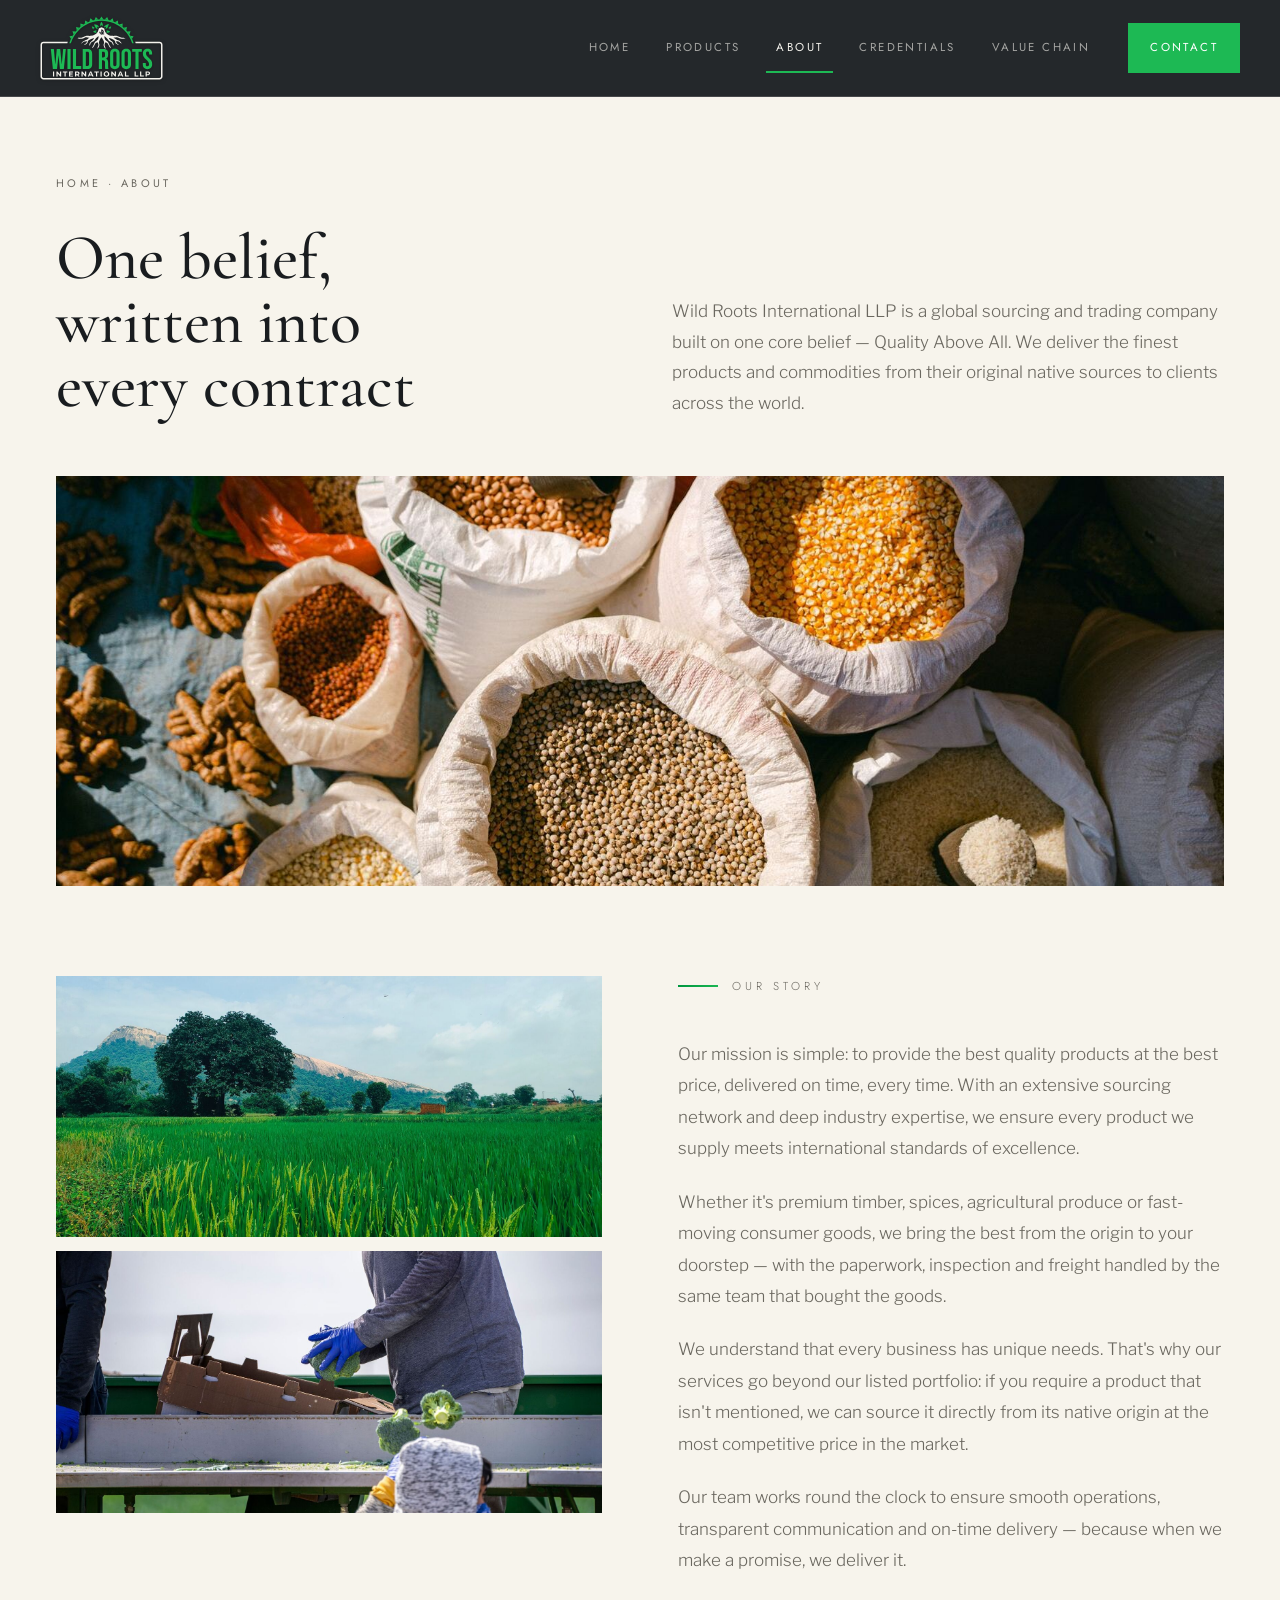
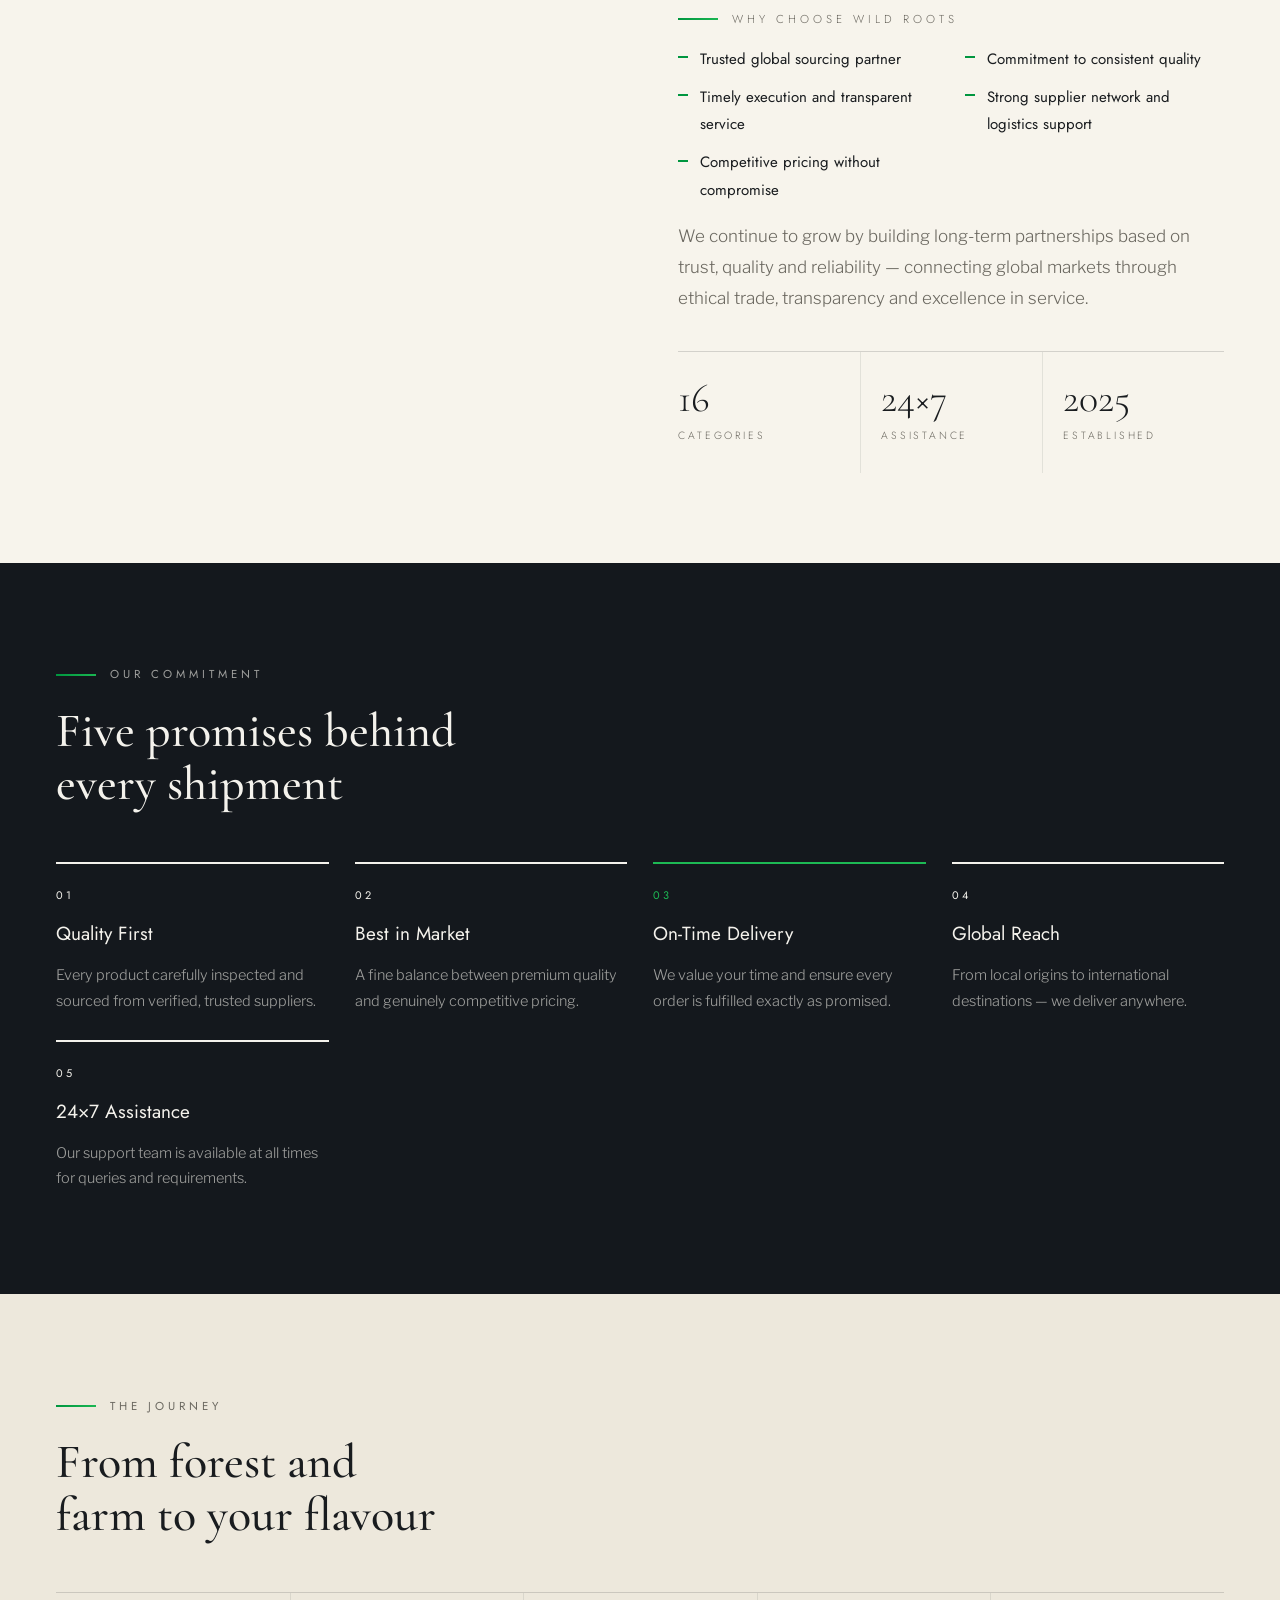
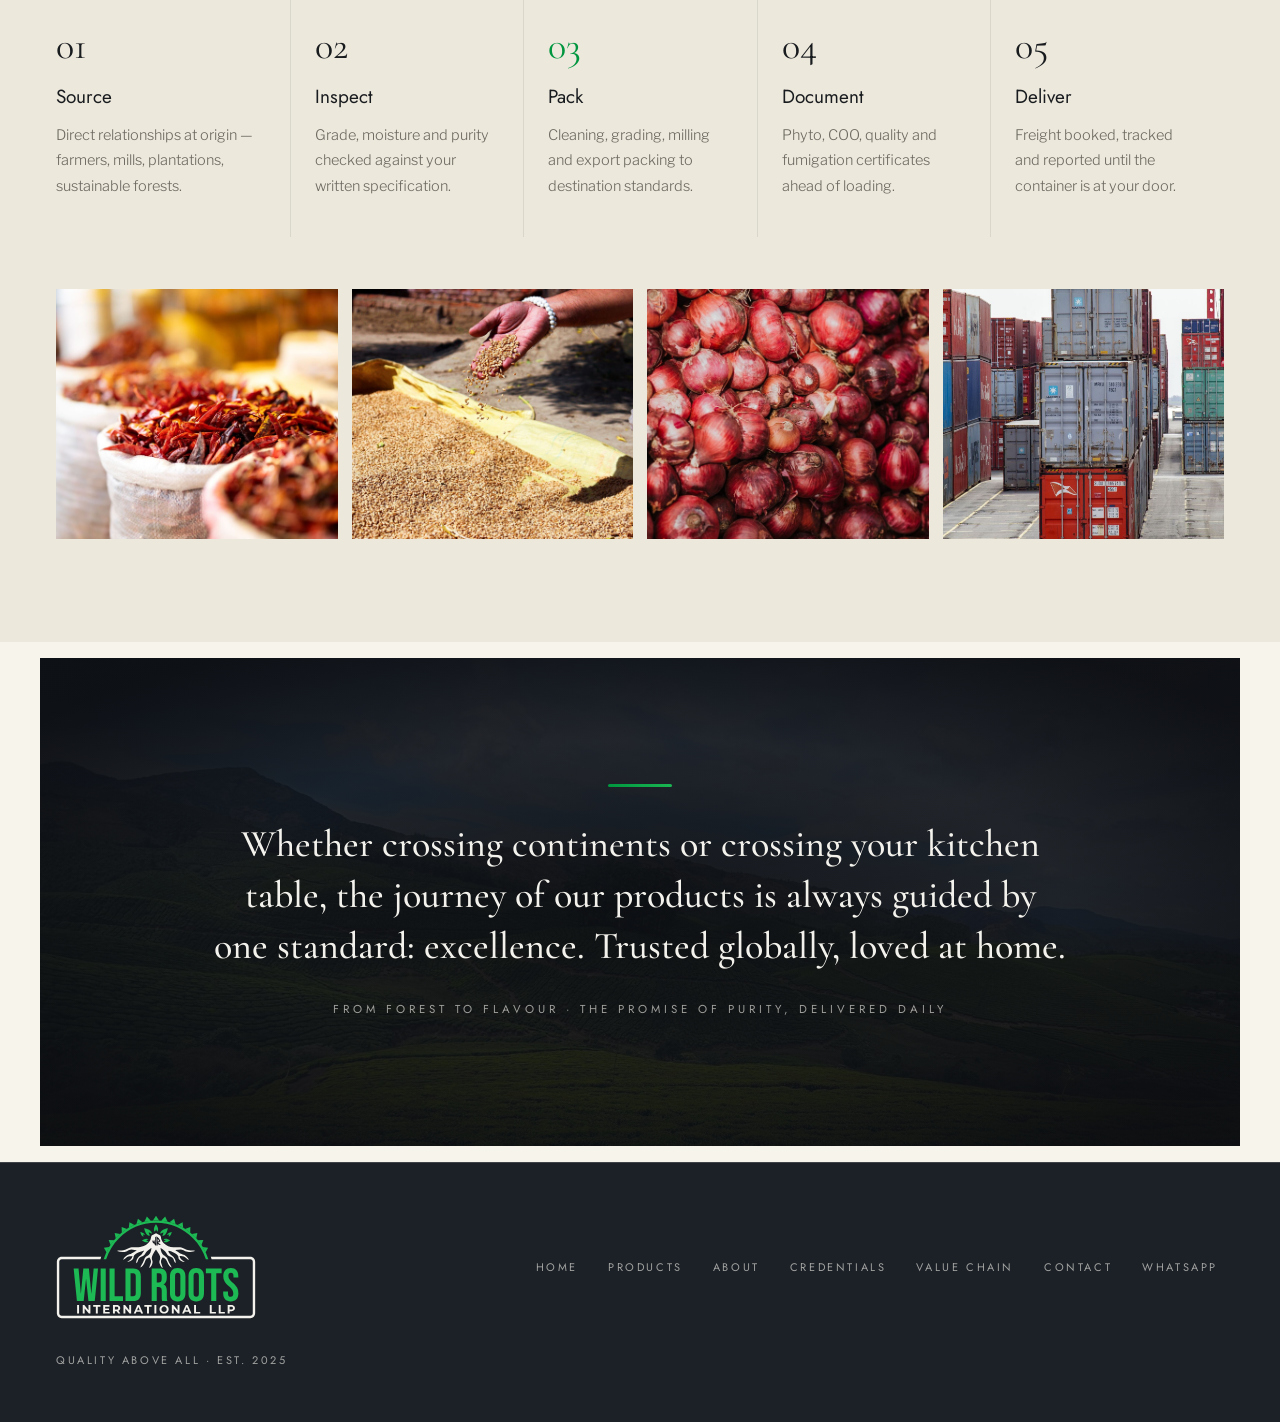
==== site/about.html @ ae6c3c96 "Initial commit: Wild Roots International site + cPanel deploy config Co-Authored-By: Claude Fable 5 " ====
<!DOCTYPE html>
<html lang="en">
<head>
<meta charset="utf-8">
<meta name="viewport" content="width=device-width, initial-scale=1">
<title>About — Wild Roots International LLP</title>
<meta name="description" content="Wild Roots International LLP is a global sourcing and trading company built on one core belief — Quality Above All. From origin to your doorstep, worldwide.">
<meta property="og:title" content="About — Wild Roots International LLP">
<meta property="og:description" content="A global sourcing and trading company built on one core belief — Quality Above All.">
<meta property="og:type" content="website">
<meta property="og:image" content="assets/img/market.jpg">
<link rel="icon" type="image/svg+xml" href="assets/favicon.svg">
<link rel="icon" type="image/png" href="assets/favicon.png">
<link rel="apple-touch-icon" href="assets/apple-touch-icon.png">
<link rel="preconnect" href="https://fonts.googleapis.com">
<link rel="preconnect" href="https://fonts.gstatic.com" crossorigin>
<link href="https://fonts.googleapis.com/css2?family=Cormorant+Garamond:wght@400;500;600&family=Jost:wght@300;400;500&family=Libre+Franklin:wght@300;400;500&display=swap" rel="stylesheet">
<link rel="stylesheet" href="css/styles.css">
</head>
<body class="page-inner">

<a href="#top" class="skip-link">Skip to content</a>

<header class="site-header" style="--nav-accent:#1db954">
  <div class="site-header__in">
    <a href="index.html" class="site-header__brand" aria-label="Wild Roots International LLP — home">
      <img class="site-header__logo" src="assets/logo/wr-lockup-dark.svg" alt="Wild Roots International LLP" width="124" height="64">
    </a>
    <button class="nav-toggle" type="button" aria-expanded="false" aria-label="Menu">
      <span></span><span></span><span></span>
    </button>
    <nav class="site-nav" aria-label="Main">
      <a href="index.html">Home</a>
      <a href="products.html">Products</a>
      <a href="about.html" aria-current="page">About</a>
      <a href="credentials.html">Credentials</a>
      <a href="index.html#chain">Value Chain</a>
      <a href="contact.html" class="nav-cta">Contact</a>
    </nav>
  </div>
</header>

<main id="top">

  <section class="masthead about-hero">
    <div class="wrap">
      <div class="breadcrumb">Home · About</div>
      <div class="masthead__grid">
        <h1>One belief, written into every contract</h1>
        <p class="masthead__lede">Wild Roots International LLP is a global sourcing and trading company built on one core belief — Quality Above All. We deliver the finest products and commodities from their original native sources to clients across the world.</p>
      </div>
      <div class="cover"><img src="assets/img/market.jpg" alt="Sacks of grains and pulses at a wholesale market" class="ken ken--30"></div>
    </div>
  </section>

  <section class="story">
    <div class="story__grid">
      <div class="story__photos">
        <div class="cover"><img src="assets/img/paddy.jpg" alt="Paddy fields at origin" class="ken ken--26" loading="lazy"></div>
        <div class="cover"><img src="assets/img/packing.jpg" alt="Produce being packed into cartons" class="ken" loading="lazy"></div>
      </div>
      <div class="story__text">
        <div class="eyebrow"><span class="tri-rule"></span><span>Our Story</span></div>
        <p>Our mission is simple: to provide the best quality products at the best price, delivered on time, every time. With an extensive sourcing network and deep industry expertise, we ensure every product we supply meets international standards of excellence.</p>
        <p>Whether it's premium timber, spices, agricultural produce or fast-moving consumer goods, we bring the best from the origin to your doorstep — with the paperwork, inspection and freight handled by the same team that bought the goods.</p>
        <p>We understand that every business has unique needs. That's why our services go beyond our listed portfolio: if you require a product that isn't mentioned, we can source it directly from its native origin at the most competitive price in the market.</p>
        <p>Our team works round the clock to ensure smooth operations, transparent communication and on-time delivery — because when we make a promise, we deliver it.</p>
        <div class="story__why">
          <div class="eyebrow"><span class="tri-rule"></span><span>Why choose Wild Roots</span></div>
          <ul class="story__why-list">
            <li>Trusted global sourcing partner</li>
            <li>Commitment to consistent quality</li>
            <li>Timely execution and transparent service</li>
            <li>Strong supplier network and logistics support</li>
            <li>Competitive pricing without compromise</li>
          </ul>
          <p>We continue to grow by building long-term partnerships based on trust, quality and reliability — connecting global markets through ethical trade, transparency and excellence in service.</p>
        </div>
        <div class="story__stats">
          <div class="story__stat">
            <div class="stats__num">16</div>
            <div class="stats__label">Categories</div>
          </div>
          <div class="story__stat">
            <div class="stats__num">24×7</div>
            <div class="stats__label">Assistance</div>
          </div>
          <div class="story__stat">
            <div class="stats__num">2025</div>
            <div class="stats__label">Established</div>
          </div>
        </div>
      </div>
    </div>
  </section>

  <section class="commit on-dark">
    <div class="wrap">
      <div class="eyebrow"><span class="tri-rule"></span><span>Our Commitment</span></div>
      <h2 class="sec-h2">Five promises behind every shipment</h2>
      <div class="commit__grid">
        <div class="commit__card commit__card--i">
          <span class="commit__num accent-i">01</span>
          <h3>Quality First</h3>
          <p>Every product carefully inspected and sourced from verified, trusted suppliers.</p>
        </div>
        <div class="commit__card commit__card--m">
          <span class="commit__num accent-m">02</span>
          <h3>Best in Market</h3>
          <p>A fine balance between premium quality and genuinely competitive pricing.</p>
        </div>
        <div class="commit__card commit__card--g">
          <span class="commit__num accent-g">03</span>
          <h3>On-Time Delivery</h3>
          <p>We value your time and ensure every order is fulfilled exactly as promised.</p>
        </div>
        <div class="commit__card commit__card--i">
          <span class="commit__num accent-i">04</span>
          <h3>Global Reach</h3>
          <p>From local origins to international destinations — we deliver anywhere.</p>
        </div>
        <div class="commit__card commit__card--m">
          <span class="commit__num accent-m">05</span>
          <h3>24×7 Assistance</h3>
          <p>Our support team is available at all times for queries and requirements.</p>
        </div>
      </div>
    </div>
  </section>

  <section class="journey">
    <div class="wrap">
      <div class="eyebrow"><span class="tri-rule"></span><span>The Journey</span></div>
      <h2 class="sec-h2">From forest and farm to your flavour</h2>
      <div class="journey__steps">
        <div class="journey__step">
          <div class="journey__num accent-i">01</div>
          <h3>Source</h3>
          <p>Direct relationships at origin — farmers, mills, plantations, sustainable forests.</p>
        </div>
        <div class="journey__step">
          <div class="journey__num accent-m">02</div>
          <h3>Inspect</h3>
          <p>Grade, moisture and purity checked against your written specification.</p>
        </div>
        <div class="journey__step">
          <div class="journey__num accent-g">03</div>
          <h3>Pack</h3>
          <p>Cleaning, grading, milling and export packing to destination standards.</p>
        </div>
        <div class="journey__step">
          <div class="journey__num accent-i">04</div>
          <h3>Document</h3>
          <p>Phyto, COO, quality and fumigation certificates ahead of loading.</p>
        </div>
        <div class="journey__step">
          <div class="journey__num accent-m">05</div>
          <h3>Deliver</h3>
          <p>Freight booked, tracked and reported until the container is at your door.</p>
        </div>
      </div>
      <div class="journey__photos">
        <div class="cover"><img src="assets/img/chilli.jpg" alt="Dried red chillies at an Indian market" loading="lazy"></div>
        <div class="cover"><img src="assets/img/inspect.jpg" alt="Grain being inspected by hand" loading="lazy"></div>
        <div class="cover"><img src="assets/img/onion.jpg" alt="Fresh red onions in bulk" loading="lazy"></div>
        <div class="cover"><img src="assets/img/export.jpg" alt="Containers stacked at the port" loading="lazy"></div>
      </div>
    </div>
  </section>

  <figure class="quote">
    <div class="quote__bg"><img src="assets/img/tea.jpg" alt="" class="ken ken--32" style="width:100%;height:100%;object-fit:cover;" loading="lazy"></div>
    <div class="quote__scrim"></div>
    <div class="quote__in">
      <span class="tri-rule tri-rule--thick"></span>
      <blockquote>Whether crossing continents or crossing your kitchen table, the journey of our products is always guided by one standard: excellence. Trusted globally, loved at home.</blockquote>
      <figcaption>From Forest to Flavour · The Promise of Purity, Delivered Daily</figcaption>
    </div>
  </figure>

</main>

<footer class="site-footer">
  <div class="site-footer__in">
    <div class="site-footer__brand">
      <img class="site-footer__logo" src="assets/logo/wr-lockup-dark.svg" alt="Wild Roots International LLP" width="200" height="104">
    </div>
    <nav class="site-footer__nav" aria-label="Footer">
      <a href="index.html">Home</a>
      <a href="products.html">Products</a>
      <a href="about.html">About</a>
      <a href="credentials.html">Credentials</a>
      <a href="index.html#chain">Value Chain</a>
      <a href="contact.html">Contact</a>
      <a href="https://wa.me/919833474473" target="_blank" rel="noopener">WhatsApp</a>
    </nav>
    <span class="site-footer__legal">Quality Above All · Est. 2025</span>
  </div>
</footer>

<script src="js/main.js"></script>
<script src="js/chat.js"></script>
</body>
</html>
---- site/css/styles.css ----
/* ==========================================================================
   Wild Roots International LLP — site styles
   Built from the design handoff (design tokens + polished Home variant).
   ========================================================================== */

/* ---------- Tokens ---------- */
:root {
  --cr: #faf8f2;            /* cream page background */
  --cr2: #ebe6da;           /* secondary cream (bands) */
  --dk: #14181d;            /* ink / dark sections */
  --dk2: #1c2127;           /* footer dark */
  --tx: #191c1f;            /* body text on cream */
  --mu: #6b6860;            /* muted text / labels */
  --ln: rgba(25, 28, 31, .16);
  --ln2: rgba(25, 28, 31, .09);
  --otx: #f4f2ec;           /* text on dark */
  --omu: rgba(244, 242, 236, .62);
  --oln: rgba(244, 242, 236, .16);
  --i: #191c1f;             /* secondary accent — ink on cream, cream on dark (indigo retired) */
  --m: #191c1f;             /* secondary accent alias (magenta retired) */
  --g2: #1db954;            /* brand green, lifted for dark grounds */
  --g-soft: rgba(0, 150, 63, .12);
  --g: #00963f;             /* accent — brand green (logo) */

  --serif: 'Cormorant Garamond', Georgia, serif;
  --sans: 'Jost', system-ui, sans-serif;
  --body: 'Libre Franklin', system-ui, sans-serif;

  --tri: linear-gradient(90deg, #00963f 0%, #1db954 55%, #f4f2ec 100%);

  --pad-x: clamp(24px, 4.5vw, 56px);
  --max-w: 1440px;
}

/* The brand indigo is too deep to read on ink; dark sections use a tint of it */
.on-dark, .commit, .hero, .site-header, .site-footer, .quote, .callout, .marquee { --i: #f4f2ec; --m: #f4f2ec; --g: #1db954; }

/* Inner pages use the slightly warmer cream from the handoff */
body.page-inner {
  --cr: #f7f4ec;
  --cr2: #ede8dc;
}

/* ---------- Base ---------- */
*, *::before, *::after { box-sizing: border-box; }

html { scroll-behavior: smooth; }

body {
  margin: 0;
  background: var(--cr);
  color: var(--tx);
  font-family: var(--body);
  font-size: 16px;
  line-height: 1.7;
}

img { max-width: 100%; display: block; }

a {
  color: inherit;
  text-decoration: none;
  transition: opacity .22s ease, background-color .22s ease, border-color .22s ease;
}
a:hover { opacity: .7; }

button {
  font: inherit;
  transition: opacity .22s ease, background-color .22s ease;
}

:focus-visible { outline: 2px solid var(--g); outline-offset: 3px; }

::selection { background: #00963f; color: #ffffff; }

input::placeholder, textarea::placeholder { color: rgba(25, 28, 31, .32); }

/* ---------- Keyframes ---------- */
@keyframes wrLux { 0%, 100% { filter: saturate(1) brightness(1); } 50% { filter: saturate(1.18) brightness(1.09); } }
@keyframes wrGlow { 0%, 100% { filter: drop-shadow(0 1px 5px rgba(63, 63, 163, .30)); } 50% { filter: drop-shadow(0 2px 14px rgba(213, 40, 111, .42)); } }
@keyframes wrRise { from { opacity: 0; transform: translateY(14px); } to { opacity: 1; transform: translateY(0); } }
@keyframes wrShim { 0% { background-position: 0% 0; } 100% { background-position: 200% 0; } }
@keyframes wrKen { from { transform: scale(1); } to { transform: scale(1.09); } }
@keyframes wrMarquee { from { transform: translateX(0); } to { transform: translateX(-50%); } }
@keyframes wrDriftA { 0% { transform: translate3d(-6%, -4%, 0) scale(1); } 50% { transform: translate3d(8%, 6%, 0) scale(1.18); } 100% { transform: translate3d(-6%, -4%, 0) scale(1); } }
@keyframes wrDriftB { 0% { transform: translate3d(6%, 8%, 0) scale(1.1); } 50% { transform: translate3d(-8%, -6%, 0) scale(.92); } 100% { transform: translate3d(6%, 8%, 0) scale(1.1); } }
@keyframes wrGrain { 0% { opacity: .5; } 50% { opacity: .8; } 100% { opacity: .5; } }

@media (prefers-reduced-motion: reduce) {
  html { scroll-behavior: auto; }
  *, *::before, *::after {
    animation-duration: .001ms !important;
    animation-iteration-count: 1 !important;
    transition-duration: .001ms !important;
  }
}

/* ---------- Shared bits ---------- */
.wrap { max-width: var(--max-w); margin: 0 auto; }

.skip-link {
  position: fixed;
  z-index: 90;
  top: 12px;
  left: -9999px;
  font-family: var(--sans);
  font-size: 11.5px;
  letter-spacing: 2.4px;
  text-transform: uppercase;
  background: var(--otx);
  color: var(--dk);
  padding: 14px 22px;
}
.skip-link:focus { left: 12px; }

/* Animated logo mark */
.mark {
  position: relative;
  display: block;
  flex: none;
  animation: wrGlow 7s ease-in-out infinite;
}
.mark img {
  position: absolute;
  inset: 0;
  width: 100%;
  height: 100%;
  object-fit: contain;
  animation: wrLux 8s ease-in-out infinite;
}
.mark--nav { width: 50px; height: 25px; }
.mark--foot { width: 40px; height: 20px; }
.mark--hero { width: 58px; height: 46.9px; }

/* On dark chrome the mark sits on a light circular medallion so every
   stroke of the ribbon — including the dark indigo — reads clearly */
.site-header .mark,
.site-footer .mark {
  animation: none;
  filter: none;
}
.site-header .mark img,
.site-footer .mark img { animation: none; }
.site-header .mark::before,
.site-footer .mark::before {
  content: "";
  position: absolute;
  left: 50%;
  top: 50%;
  transform: translate(-50%, -50%);
  width: 60px;
  height: 60px;
  border-radius: 50%;
  background: var(--otx);
  box-shadow:
    inset 0 0 0 1px rgba(25, 28, 31, .07),
    0 0 0 1px rgba(244, 242, 236, .14),
    0 2px 8px rgba(0, 0, 0, .35);
}
.site-footer .mark::before { width: 50px; height: 50px; }

/* Animated tri-color rules */
.tri-rule {
  display: block;
  width: 40px;
  height: 2px;
  background: var(--tri);
  background-size: 200% 100%;
  animation: wrShim 5s linear infinite;
}
.tri-rule--thick {
  width: 64px;
  height: 3px;
  border-radius: 2px;
}

.eyebrow {
  display: flex;
  align-items: center;
  gap: 14px;
  margin-bottom: 20px;
}
.eyebrow span:last-child {
  font-family: var(--sans);
  font-size: 11.5px;
  letter-spacing: 4px;
  text-transform: uppercase;
  color: var(--mu);
}
.on-dark .eyebrow span:last-child { color: var(--omu); }

.breadcrumb {
  font-family: var(--sans);
  font-size: 11px;
  letter-spacing: 3.4px;
  text-transform: uppercase;
  color: var(--mu);
  margin-bottom: 34px;
}
.on-dark .breadcrumb { color: var(--omu); }

/* Buttons */
.btn {
  display: inline-block;
  font-family: var(--sans);
  font-size: 12px;
  letter-spacing: 2.8px;
  text-transform: uppercase;
  padding: 17px 32px;
  border: 0;
  cursor: pointer;
}
.btn--light { background: var(--g2); color: #ffffff; }
.btn--light:hover { opacity: 1; background: #22c95c; }
.btn--green { background: var(--g); color: #ffffff; }
.btn--green:hover { opacity: 1; background: #0aa64a; }
.btn--ghost { border: 1px solid var(--oln); color: var(--otx); background: transparent; }
.btn--ghost:hover { opacity: 1; background: rgba(29, 185, 84, .12); border-color: var(--g2); }
.btn--dark { background: var(--g); color: #ffffff; }
.btn--dark:hover { opacity: 1; background: #0aa64a; }

/* Cover images — absolutely filled so a photo's intrinsic height can never
   stretch a grid row and push sibling columns out of alignment */
.cover { position: relative; overflow: hidden; }
.cover img {
  position: absolute;
  inset: 0;
  width: 100%;
  height: 100%;
  object-fit: cover;
}
.ken { animation: wrKen 28s ease-in-out infinite alternate; }
.ken--26 { animation-duration: 26s; }
.ken--27 { animation-duration: 27s; }
.ken--29 { animation-duration: 29s; }
.ken--30 { animation-duration: 30s; }
.ken--32 { animation-duration: 32s; }
.ken--25 { animation-duration: 25s; }

/* ---------- Header ---------- */
.site-header {
  position: sticky;
  top: 0;
  z-index: 60;
  background: rgba(20, 24, 29, .93);
  backdrop-filter: blur(14px);
  -webkit-backdrop-filter: blur(14px);
  border-bottom: 1px solid var(--oln);
}
.site-header__in {
  max-width: var(--max-w);
  margin: 0 auto;
  padding: 10px clamp(20px, 4vw, 40px);
  display: flex;
  align-items: center;
  justify-content: space-between;
  gap: clamp(16px, 3vw, 32px);
  flex-wrap: wrap;
}
.site-header__brand {
  display: flex;
  align-items: center;
  gap: 20px;
  flex: none;
  padding: 6px 0;
}
.site-header__brand:hover { opacity: 1; }
.site-header__logo { display: block; height: 64px; width: auto; filter: drop-shadow(0 1px 2px rgba(0,0,0,.35)); }
@media (max-width: 900px) { .site-header__logo { height: 54px; } }
.site-header__wordmark {
  font-family: var(--sans);
  font-size: 16px;
  letter-spacing: 5.2px;
  text-indent: 5.2px;
  white-space: nowrap;
  color: var(--otx);
}
.site-header__brandcol { display: flex; flex-direction: column; gap: 4px; }
.site-header__sub {
  font-family: var(--sans);
  font-weight: 300;
  font-size: 10px;
  letter-spacing: 3.8px;
  text-indent: 3.8px;
  color: rgba(244, 242, 236, .74);
  white-space: nowrap;
}
.site-nav {
  display: flex;
  align-items: center;
  flex-wrap: wrap;
  gap: clamp(6px, 1.6vw, 16px);
  font-family: var(--sans);
  font-size: 11.5px;
  letter-spacing: 2.4px;
  text-transform: uppercase;
  color: var(--omu);
  white-space: nowrap;
}
.site-nav a { padding: 15px 10px; }
.site-nav a[aria-current="page"] {
  color: var(--otx);
  border-bottom: 2px solid var(--nav-accent, #1db954);
  padding-bottom: 13px;
}
.site-nav .nav-cta {
  margin-left: clamp(4px, 1.2vw, 12px);
  color: #ffffff;
  background: var(--g2);
  padding: 15px 22px;
  border-bottom: 0;
}
.site-nav .nav-cta:hover { opacity: 1; background: #22c95c; }
.site-nav a.nav-cta[aria-current="page"] { color: #ffffff; border-bottom: 0; padding-bottom: 15px; box-shadow: 0 0 0 2px #14181d, 0 0 0 4px var(--g2); }

/* Mobile navigation */
.nav-toggle { display: none; }

@media (max-width: 900px) {
  .site-header__in { flex-wrap: nowrap; }
  .nav-toggle {
    display: flex;
    flex-direction: column;
    align-items: center;
    justify-content: center;
    gap: 5px;
    width: 48px;
    height: 48px;
    flex: none;
    background: transparent;
    border: 1px solid var(--oln);
    cursor: pointer;
  }
  .nav-toggle span {
    display: block;
    width: 20px;
    height: 1.5px;
    background: var(--otx);
    transition: transform .25s ease, opacity .2s ease;
  }
  .nav-toggle[aria-expanded="true"] span:nth-child(1) { transform: translateY(6.5px) rotate(45deg); }
  .nav-toggle[aria-expanded="true"] span:nth-child(2) { opacity: 0; }
  .nav-toggle[aria-expanded="true"] span:nth-child(3) { transform: translateY(-6.5px) rotate(-45deg); }

  .site-nav {
    display: none;
    position: absolute;
    top: 100%;
    left: 0;
    right: 0;
    flex-direction: column;
    align-items: stretch;
    gap: 0;
    background: #14181d;
    border-bottom: 1px solid var(--oln);
    padding: 8px clamp(20px, 4vw, 40px) 22px;
    white-space: normal;
    box-shadow: 0 18px 34px rgba(0, 0, 0, .35);
  }
  .site-nav.is-open { display: flex; animation: wrRise .25s ease both; }
  .site-nav a {
    padding: 16px 4px;
    font-size: 12.5px;
    border-bottom: 1px solid rgba(244, 242, 236, .08);
  }
  .site-nav a[aria-current="page"] {
    color: var(--otx);
    border-bottom: 1px solid rgba(244, 242, 236, .08);
    border-left: 2px solid var(--nav-accent, #1db954);
    padding-left: 14px;
    padding-bottom: 16px;
  }
  .site-nav .nav-cta {
    margin: 18px 0 0;
    padding: 16px;
    text-align: center;
    border-bottom: 0;
  }
  .site-nav a.nav-cta[aria-current="page"] { padding-bottom: 16px; padding-left: 16px; border-left: 0; }
}

/* ---------- Home: hero (full-bleed video cover) ---------- */
.hero {
  position: relative;
  overflow: hidden;
  background: var(--dk);
  color: var(--otx);
  border-top: 1px solid rgba(244, 242, 236, .06);
}
.hero__media { position: absolute; inset: 0; }
.hero__media img,
.hero__media video {
  position: absolute;
  inset: 0;
  width: 100%;
  height: 100%;
  object-fit: cover;
}
/* dark on the left where the copy sits, clear on the right */
.hero__scrim {
  position: absolute;
  inset: 0;
  pointer-events: none;
  background:
    linear-gradient(180deg, rgba(20, 24, 29, .30) 0%, rgba(20, 24, 29, 0) 26%, rgba(20, 24, 29, .30) 100%),
    linear-gradient(90deg, rgba(20, 24, 29, .93) 0%, rgba(20, 24, 29, .84) 36%, rgba(20, 24, 29, .48) 62%, rgba(20, 24, 29, .12) 84%, rgba(20, 24, 29, 0) 100%);
}
.hero__inner {
  position: relative;
  z-index: 1;
  max-width: var(--max-w);
  margin: 0 auto;
  padding: clamp(56px, 7vw, 100px) var(--pad-x);
  min-height: clamp(520px, 56vw, 680px);
  display: flex;
  flex-direction: column;
  justify-content: center;
}
.hero__content {
  display: flex;
  flex-direction: column;
  max-width: clamp(560px, 54vw, 780px);
  animation: wrRise .7s ease both;
}
@media (max-width: 720px) {
  .hero__scrim {
    background: linear-gradient(180deg, rgba(20, 24, 29, .82) 0%, rgba(20, 24, 29, .66) 55%, rgba(20, 24, 29, .82) 100%);
  }
}
@media (prefers-reduced-motion: reduce) {
  .hero__media video { display: none; }  /* the poster image beneath remains */
}
/* journey phases — highlight follows the video */
.hero__phases-row {
  display: flex;
  align-items: flex-start;
  gap: 16px;
  margin-bottom: 34px;
}
.hero__phases-row .tri-rule { flex: none; margin-top: 9px; }
.hero__phases {
  margin: 0;
  padding: 0;
  list-style: none;
  display: flex;
  flex-wrap: wrap;
  gap: 6px 0;
  font-family: var(--sans);
  font-size: 11.5px;
  letter-spacing: 3px;
  text-transform: uppercase;
  color: var(--omu);
}
.hero__phases li { transition: color .5s ease; }
.hero__phases li + li::before {
  content: "·";
  margin: 0 12px;
  color: var(--omu);
}
.hero__phases li.is-active { color: var(--otx); }
/* the dot-separated row wraps raggedly on narrow screens — use a clean 2×2 grid */
@media (max-width: 720px) {
  .hero__phases {
    display: grid;
    grid-template-columns: repeat(2, minmax(0, 1fr));
    gap: 12px 20px;
  }
  .hero__phases li + li::before { content: none; margin: 0; }
  .hero__phases-row .tri-rule { width: 28px; margin-top: 8px; }
}
.hero__title {
  margin: 0;
  font-family: var(--serif);
  font-weight: 500;
  font-size: clamp(42px, 5.6vw, 76px);
  line-height: 1;
  letter-spacing: -.5px;
  max-width: 18ch;
  text-wrap: balance;
  color: var(--otx);
}
.hero__intro {
  margin: 28px 0 0;
  max-width: 56ch;
  font-size: clamp(16px, 1.25vw, 17.5px);
  line-height: 1.8;
  font-weight: 300;
  color: var(--omu);
  text-wrap: pretty;
}
.hero__ctas { display: flex; flex-wrap: wrap; gap: 14px; margin-top: 36px; }

/* ---------- Home: marquee ---------- */
.marquee { background: var(--dk); overflow: hidden; padding: 19px 0; }
.marquee__track {
  display: flex;
  width: max-content;
  gap: 54px;
  animation: wrMarquee 36s linear infinite;
  font-family: var(--sans);
  font-size: 11.5px;
  letter-spacing: 3.4px;
  text-transform: uppercase;
  color: var(--omu);
}
.marquee:hover .marquee__track { animation-play-state: paused; }

/* ---------- Home: stat band ---------- */
.stats { padding: clamp(56px, 7vw, 84px) var(--pad-x); background: var(--cr2); }
.stats__grid {
  max-width: var(--max-w);
  margin: 0 auto;
  display: grid;
  grid-template-columns: repeat(auto-fit, minmax(min(100%, 330px), 1fr));
  gap: clamp(36px, 5vw, 72px);
  align-items: center;
}
.stats__statement {
  margin: 0;
  font-family: var(--serif);
  font-size: clamp(26px, 2.6vw, 32px);
  line-height: 1.35;
  font-weight: 500;
  text-wrap: balance;
}
.stats__cells {
  display: grid;
  grid-template-columns: repeat(auto-fit, minmax(118px, 1fr));
  gap: 18px 0;
  border-left: 1px solid var(--ln);
}
.stats__cell { padding: 8px clamp(16px, 1.8vw, 22px); }
.stats__cell + .stats__cell { border-left: 1px solid var(--ln2); }
.stats__num { font-family: var(--serif); font-size: clamp(36px, 3.4vw, 44px); line-height: 1; }
.stats__label {
  margin-top: 9px;
  font-family: var(--sans);
  font-size: 10.5px;
  letter-spacing: 2.8px;
  text-transform: uppercase;
  color: var(--mu);
}

/* ---------- Section headings ---------- */
.sec-h2 {
  margin: 0;
  font-family: var(--serif);
  font-weight: 500;
  font-size: clamp(34px, 4.1vw, 50px);
  line-height: 1.08;
  text-wrap: balance;
}

/* ---------- Home: portfolio rail ---------- */
.portfolio { padding: clamp(64px, 8vw, 104px) 0 clamp(70px, 8vw, 110px); background: var(--cr); }
.portfolio__head { padding: 0 var(--pad-x); }
.portfolio__intro {
  display: grid;
  grid-template-columns: repeat(auto-fit, minmax(min(100%, 360px), 1fr));
  gap: clamp(24px, 5vw, 80px);
  align-items: end;
  margin-bottom: 46px;
}
.portfolio__intro h2 { max-width: 14ch; }
.portfolio__intro p {
  margin: 0;
  font-size: 16.5px;
  line-height: 1.85;
  font-weight: 300;
  color: var(--mu);
  text-wrap: pretty;
}
.rail {
  display: flex;
  gap: 20px;
  overflow-x: auto;
  overscroll-behavior-x: contain;
  scroll-snap-type: x proximity;
  scroll-padding-left: 56px;
  padding: 6px var(--pad-x) 26px;
  scrollbar-width: thin;
}
.rail__card {
  flex: none;
  width: min(330px, 78vw);
  display: flex;
  flex-direction: column;
  scroll-snap-align: start;
  transition: transform .45s cubic-bezier(.2, .7, .3, 1);
}
.rail__card:hover { opacity: 1; transform: translateY(-7px); }
.rail__card .cover { height: clamp(320px, 34vw, 420px); }
.rail__card figcaption, .rail__body { margin-top: 18px; padding-top: 16px; border-top: 2px solid var(--i); }
.rail__card--i .rail__body { border-top-color: var(--i); }
.rail__card--m .rail__body { border-top-color: var(--m); }
.rail__card--g .rail__body { border-top-color: var(--g); }
.rail__body h3 {
  margin: 0 0 9px;
  font-family: var(--serif);
  font-weight: 600;
  font-size: clamp(24px, 2.1vw, 27px);
}
.rail__body p {
  margin: 0;
  font-size: 14px;
  line-height: 1.7;
  font-weight: 300;
  color: var(--mu);
}
.portfolio__more { padding: 34px var(--pad-x) 0; }
.link-underline {
  display: inline-block;
  font-family: var(--sans);
  font-size: 12px;
  letter-spacing: 2.8px;
  text-transform: uppercase;
  border-bottom: 1px solid var(--ln);
  padding: 10px 0 7px;
}
.link-underline:hover { opacity: 1; border-bottom-color: var(--g); }

/* ---------- Home: value chain ---------- */
.chain { background: var(--dk); color: var(--otx); }
.chain__grid {
  display: grid;
  grid-template-columns: repeat(auto-fit, minmax(min(100%, 440px), 1fr));
}
.chain__text { padding: clamp(64px, 7.5vw, 104px) var(--pad-x); }
.chain__text h2 { margin: 0 0 44px; max-width: 16ch; font-size: clamp(34px, 4vw, 48px); }
.chain__steps { display: flex; flex-direction: column; border-top: 1px solid var(--oln); }
.chain__step {
  display: grid;
  grid-template-columns: clamp(46px, 5vw, 74px) minmax(0, 1fr);
  gap: clamp(16px, 2vw, 26px);
  padding: 26px 0;
  border-bottom: 1px solid var(--oln);
  align-items: baseline;
}
.chain__num { font-family: var(--serif); font-size: 34px; line-height: 1; }
.chain__step h3 { margin: 0 0 8px; font-family: var(--sans); font-weight: 400; font-size: 20px; }
.chain__step p {
  margin: 0;
  font-size: 14.5px;
  line-height: 1.75;
  font-weight: 300;
  color: var(--omu);
}
.chain__stack { display: grid; grid-template-rows: repeat(3, minmax(180px, 1fr)); }

.accent-i { color: var(--i); }
.accent-m { color: var(--m); }
.accent-g { color: var(--g); }

/* ---------- Home: FAQ ---------- */
.faq { padding: clamp(68px, 8vw, 110px) var(--pad-x); background: var(--cr); }
.faq h2 { margin: 0 0 44px; max-width: 20ch; font-size: clamp(34px, 3.8vw, 46px); line-height: 1.1; }
.faq__list { display: flex; flex-direction: column; border-top: 1px solid var(--ln); }
.faq__item { border-bottom: 1px solid var(--ln2); }
.faq__q {
  width: 100%;
  background: transparent;
  border: 0;
  cursor: pointer;
  padding: 24px 0;
  display: grid;
  grid-template-columns: clamp(40px, 5vw, 70px) minmax(0, 1fr) 30px;
  gap: clamp(12px, 2vw, 20px);
  align-items: center;
  text-align: left;
}
.faq__q:hover { opacity: .72; }
.faq__num { font-family: var(--sans); font-size: 11px; letter-spacing: 2.6px; }
.faq__question {
  font-family: var(--sans);
  font-weight: 400;
  font-size: clamp(17px, 1.7vw, 21px);
  line-height: 1.35;
  color: var(--tx);
}
.faq__sign { font-size: 22px; font-weight: 300; color: var(--mu); text-align: right; }
.faq__a {
  margin: 0;
  padding: 0 clamp(0px, 4vw, 90px) 28px clamp(52px, 7vw, 90px);
  max-width: 80ch;
  animation: wrRise .34s ease both;
  font-size: 15.5px;
  line-height: 1.8;
  font-weight: 300;
  color: var(--mu);
  text-wrap: pretty;
}
.faq__item:not(.is-open) .faq__a { display: none; }

/* ---------- Enquiry section / forms ---------- */
.enquiry { background: var(--cr2); }
.enquiry__grid {
  display: grid;
  grid-template-columns: repeat(auto-fit, minmax(min(100%, 420px), 1fr));
}
.enquiry__photo { min-height: clamp(320px, 42vw, 640px); }
.enquiry__photos { display: grid; grid-template-rows: 1fr 1fr; gap: 14px; min-height: clamp(320px, 42vw, 640px); }
.wa-link {
  display: inline-flex;
  align-items: center;
  gap: 8px;
  margin-top: 12px;
  font-family: var(--sans);
  font-size: 11.5px;
  letter-spacing: 2.2px;
  text-transform: uppercase;
  color: var(--g);
}
.wa-link svg { width: 18px; height: 18px; }
.enquiry__body { padding: clamp(60px, 7vw, 100px) var(--pad-x); }
.enquiry__body h2 { margin: 0 0 20px; max-width: 15ch; font-size: clamp(34px, 3.8vw, 46px); }
.enquiry__lede {
  margin: 0 0 36px;
  max-width: 46ch;
  font-size: 16.5px;
  line-height: 1.8;
  font-weight: 300;
  color: var(--mu);
}

.form { display: flex; flex-direction: column; gap: 22px; max-width: 560px; }
.form__row {
  display: grid;
  grid-template-columns: repeat(auto-fit, minmax(min(100%, 200px), 1fr));
  gap: 22px;
}
.field { display: flex; flex-direction: column; gap: 9px; }
.field > span {
  font-family: var(--sans);
  font-size: 10.5px;
  letter-spacing: 3.2px;
  text-transform: uppercase;
  color: var(--mu);
}
.field input,
.field textarea,
.field select {
  border: 0;
  border-bottom: 1px solid var(--ln);
  background: transparent;
  font-family: var(--body);
  font-size: 16px;           /* 16px prevents iOS zoom */
  font-weight: 300;
  padding: 12px 0;
  outline: none;
  color: var(--tx);
  transition: border-color .22s ease;
  border-radius: 0;
}
.field textarea { resize: vertical; }
.field input:focus,
.field textarea:focus,
.field select:focus { border-bottom-color: var(--g); }
.form__actions { display: flex; align-items: center; gap: 18px; flex-wrap: wrap; margin-top: 6px; }
.form__note { font-size: 14px; font-weight: 300; color: var(--mu); }

.contact-cells {
  display: grid;
  grid-template-columns: repeat(auto-fit, minmax(min(100%, 220px), 1fr));
  gap: 26px;
  margin-top: 44px;
  padding-top: 32px;
  border-top: 1px solid var(--ln2);
}
.contact-cells h3, .contact-cells .cell-label {
  margin: 0 0 10px;
  font-family: var(--sans);
  font-weight: 400;
  font-size: 10.5px;
  letter-spacing: 3.2px;
  text-transform: uppercase;
  color: var(--mu);
}
.contact-cells div p { margin: 0; font-size: 15px; line-height: 1.75; font-weight: 300; }

/* ---------- Footer ---------- */
.site-footer {
  padding: clamp(40px, 5vw, 52px) var(--pad-x);
  background: var(--dk2);
  border-top: 1px solid var(--oln);
}
.site-footer__in {
  max-width: var(--max-w);
  margin: 0 auto;
  display: flex;
  justify-content: space-between;
  align-items: center;
  gap: 32px;
  flex-wrap: wrap;
}
.site-footer__brand { display: flex; align-items: center; gap: 18px; }
.site-footer__logo { width: 200px; height: auto; display: block; }
.site-footer__name,
.site-footer__legal {
  font-family: var(--sans);
  font-size: 11px;
  letter-spacing: 3.2px;
  text-transform: uppercase;
  color: var(--omu);
  white-space: nowrap;
}
.site-footer__nav {
  display: flex;
  flex-wrap: wrap;
  gap: 8px 18px;
  font-family: var(--sans);
  font-size: 11px;
  letter-spacing: 2.6px;
  text-transform: uppercase;
  color: var(--omu);
}
.site-footer__nav a { padding: 14px 6px; }
.site-footer__legal { letter-spacing: 2.6px; }

/* ==========================================================================
   Inner pages (Products / About / Contact)
   ========================================================================== */

/* Masthead */
.masthead { padding: clamp(52px, 6vw, 78px) var(--pad-x) 0; }
.masthead--dark { background: var(--dk); color: var(--otx); }
.masthead__grid {
  display: grid;
  grid-template-columns: repeat(auto-fit, minmax(min(100%, 420px), 1fr));
  gap: clamp(28px, 5vw, 70px);
  align-items: end;
}
.masthead h1 {
  margin: 0;
  font-family: var(--serif);
  font-weight: 500;
  font-size: clamp(42px, 5vw, 72px);
  line-height: 1;
  max-width: 12ch;
  text-wrap: balance;
}
.masthead__lede {
  margin: 0;
  max-width: 50ch;
  font-size: 17px;
  line-height: 1.8;
  font-weight: 300;
  color: var(--mu);
  text-wrap: pretty;
}
.masthead--dark .masthead__lede { color: var(--omu); }

/* Products: photo strip */
.photo-strip {
  display: grid;
  grid-template-columns: repeat(auto-fit, minmax(220px, 1fr));
  gap: 12px;
  padding: clamp(36px, 5vw, 60px) 0;
}
.photo-strip .cover { height: 210px; border: 1px solid var(--oln); }

/* Products: search + filter */
.catalog { padding: clamp(48px, 6vw, 70px) var(--pad-x) clamp(72px, 8vw, 110px); background: var(--cr); }
.catalog__sticky {
  position: sticky;
  top: 84px;
  z-index: 30;
  background: var(--cr);
  padding-top: 8px;
  margin-bottom: 40px;
  box-shadow: 0 12px 16px -14px rgba(25, 28, 31, .25);
}
.catalog__sticky .chips { margin-bottom: 14px; }
.catalog__bar {
  display: flex;
  flex-wrap: wrap;
  gap: 16px;
  align-items: center;
  justify-content: space-between;
  margin-bottom: 22px;
}
.search {
  display: flex;
  align-items: center;
  gap: 12px;
  flex: 1;
  min-width: min(100%, 300px);
  max-width: 460px;
  background: #fff;
  border: 1px solid var(--ln);
  padding: 15px 18px;
}
.search svg { flex: none; }
.search input {
  flex: 1;
  min-width: 0;
  border: 0;
  outline: 0;
  background: transparent;
  font-family: var(--body);
  font-size: 16px;
  font-weight: 300;
  color: var(--tx);
}
.search__clear {
  border: 0;
  background: transparent;
  cursor: pointer;
  font-family: var(--sans);
  font-size: 10.5px;
  letter-spacing: 2.2px;
  text-transform: uppercase;
  color: var(--mu);
  padding: 0;
}
.search__clear[hidden] { display: none; }
.catalog__count {
  font-family: var(--sans);
  font-size: 11px;
  letter-spacing: 2.6px;
  text-transform: uppercase;
  color: var(--mu);
}
.chips { display: flex; flex-wrap: wrap; gap: 10px; margin-bottom: 48px; }
.chip {
  font-family: var(--sans);
  font-size: 11.5px;
  letter-spacing: 2.4px;
  text-transform: uppercase;
  padding: 12px 20px;
  cursor: pointer;
  transition: all .18s ease;
  background: transparent;
  color: var(--mu);
  border: 1px solid var(--ln);
}
.chip[aria-pressed="true"] {
  background: var(--g);
  color: #ffffff;
  border-color: var(--g);
}
.catalog__empty {
  border: 1px solid var(--ln2);
  padding: 56px 32px;
  text-align: center;
  margin-bottom: 24px;
}
.catalog__empty p:first-child { margin: 0 0 8px; font-family: var(--serif); font-size: 26px; }
.catalog__empty p:last-child { margin: 0; font-size: 14.5px; font-weight: 300; color: var(--mu); }
.catalog__empty a { border-bottom: 1px solid var(--ln); }
.catalog__empty[hidden] { display: none; }

.catalog__grid {
  display: grid;
  grid-template-columns: repeat(auto-fill, minmax(min(100%, 330px), 1fr));
  gap: 24px;
}
.pcard { background: var(--cr2); display: flex; flex-direction: column; }
.pcard .cover { height: 210px; }
.pcard__body {
  padding: 26px 26px 30px;
  display: flex;
  flex-direction: column;
  gap: 14px;
  flex: 1;
}
.pcard__group {
  font-family: var(--sans);
  font-size: 10.5px;
  letter-spacing: 2.8px;
  text-transform: uppercase;
}
.pcard h3 {
  margin: 0;
  font-family: var(--serif);
  font-weight: 600;
  font-size: 28px;
  line-height: 1.1;
}
.pcard__blurb {
  margin: 0;
  font-size: 14.5px;
  line-height: 1.75;
  font-weight: 300;
  color: var(--mu);
}
.pcard__tags {
  margin: auto 0 0;
  padding: 0;
  list-style: none;
  display: flex;
  flex-wrap: wrap;
  gap: 7px;
  font-family: var(--sans);
  font-size: 11.5px;
  letter-spacing: 1.1px;
  text-transform: uppercase;
  color: var(--mu);
}
.pcard__tags li { border: 1px solid var(--ln2); padding: 6px 10px; }

/* Products: grouped variety list (rice) */
.pcard__varieties { margin: 0 0 16px; display: grid; gap: 8px; border-top: 1px solid var(--ln2); padding-top: 14px; }
.pcard__varieties > div { display: grid; grid-template-columns: 96px 1fr; gap: 10px; font-size: 13.5px; line-height: 1.55; }
.pcard__varieties dt { font-family: var(--sans); font-size: 10.5px; letter-spacing: 2.2px; text-transform: uppercase; color: var(--g); padding-top: 2px; }
.pcard__varieties dd { margin: 0; color: var(--mu); font-weight: 300; }
.pcard__more { margin: 0 0 16px; border-top: 1px solid var(--ln2); }
.pcard__more summary {
  cursor: pointer;
  list-style: none;
  padding: 12px 0 2px;
  font-family: var(--sans);
  font-size: 11px;
  letter-spacing: 2.4px;
  text-transform: uppercase;
  color: var(--g);
}
.pcard__more summary::-webkit-details-marker { display: none; }
.pcard__more summary::after { content: " +"; }
.pcard__more[open] summary::after { content: " –"; }
.pcard__more .pcard__varieties { border-top: 0; padding-top: 6px; margin-bottom: 4px; }

/* Products: custom sourcing callout */
.callout { padding: clamp(64px, 8vw, 100px) var(--pad-x); background: var(--dk); color: var(--otx); }
.callout__grid {
  max-width: var(--max-w);
  margin: 0 auto;
  display: grid;
  grid-template-columns: repeat(auto-fit, minmax(min(100%, 420px), 1fr));
  gap: clamp(36px, 5.5vw, 76px);
  align-items: center;
}
.callout h2 { margin: 0 0 22px; max-width: 17ch; font-size: clamp(32px, 3.6vw, 46px); line-height: 1.1; }
.callout p {
  margin: 0 0 32px;
  max-width: 48ch;
  font-size: 16.5px;
  line-height: 1.8;
  font-weight: 300;
  color: var(--omu);
}
.callout .cover { height: clamp(280px, 32vw, 380px); border: 1px solid var(--oln); }

/* ---------- About ---------- */
.about-hero .cover { height: clamp(260px, 32vw, 440px); margin-top: clamp(36px, 5vw, 58px); }
.story { padding: clamp(64px, 7vw, 96px) var(--pad-x); background: var(--cr); }
.story__grid {
  max-width: var(--max-w);
  margin: 0 auto;
  display: grid;
  grid-template-columns: repeat(auto-fit, minmax(min(100%, 400px), 1fr));
  gap: clamp(40px, 6vw, 84px);
  align-items: start;
}
.story__photos {
  display: grid;
  grid-template-rows: 1fr 1fr;
  gap: 14px;
  min-height: clamp(400px, 42vw, 560px);
}
.story__text {
  display: flex;
  flex-direction: column;
  gap: 22px;
  font-size: 17px;
  line-height: 1.85;
  font-weight: 300;
  color: var(--mu);
}
.story__text p { margin: 0; text-wrap: pretty; }
.story__why { padding-top: 10px; display: flex; flex-direction: column; gap: 16px; }
.story__why .eyebrow { margin-bottom: 0; }
.story__why-list {
  list-style: none;
  margin: 0;
  padding: 0;
  display: grid;
  grid-template-columns: repeat(auto-fit, minmax(240px, 1fr));
  gap: 10px 28px;
  font-family: var(--sans);
  font-size: 15px;
  font-weight: 400;
  color: var(--tx);
}
.story__why-list li { position: relative; padding-left: 22px; }
.story__why-list li::before { content: ""; position: absolute; left: 0; top: .7em; width: 10px; height: 2px; background: var(--g); }
.story__stats {
  display: grid;
  grid-template-columns: repeat(auto-fit, minmax(160px, 1fr));
  border-top: 1px solid var(--ln);
  margin-top: 14px;
}
.story__stat { padding: 26px 20px 28px; }
.story__stat:first-child { padding-left: 0; }
.story__stat + .story__stat { border-left: 1px solid var(--ln2); }
.story__stat .stats__num { font-size: 40px; color: var(--tx); }
.story__stat .stats__label { margin-top: 8px; }

.commit { padding: clamp(68px, 8vw, 104px) var(--pad-x); background: var(--dk); color: var(--otx); }
.commit h2 { margin: 0 0 52px; max-width: 22ch; font-size: clamp(32px, 3.8vw, 48px); line-height: 1.1; }
.commit__grid {
  display: grid;
  grid-template-columns: repeat(auto-fit, minmax(220px, 1fr));
  gap: 26px;
}
.commit__card { padding-top: 22px; display: flex; flex-direction: column; gap: 13px; border-top: 2px solid var(--i); }
.commit__card--i { border-top-color: var(--i); }
.commit__card--m { border-top-color: var(--m); }
.commit__card--g { border-top-color: var(--g); }
.commit__num { font-family: var(--sans); font-size: 11px; letter-spacing: 3px; }
.commit__card h3 { margin: 0; font-family: var(--sans); font-weight: 400; font-size: 19px; }
.commit__card p {
  margin: 0;
  font-size: 14.5px;
  line-height: 1.75;
  font-weight: 300;
  color: var(--omu);
}

.journey { padding: clamp(68px, 8vw, 104px) var(--pad-x); background: var(--cr2); }
.journey h2 { margin: 0 0 50px; max-width: 20ch; font-size: clamp(32px, 3.8vw, 48px); line-height: 1.1; }
.journey__steps {
  display: grid;
  grid-template-columns: repeat(auto-fit, minmax(200px, 1fr));
  border-top: 1px solid var(--ln);
}
.journey__step { padding: 34px 24px 38px; }
.journey__step:first-child { padding-left: 0; }
.journey__step + .journey__step { border-left: 1px solid var(--ln2); }
.journey__num { font-family: var(--serif); font-size: 38px; line-height: 1; }
.journey__step h3 { margin: 16px 0 10px; font-family: var(--sans); font-weight: 400; font-size: 19px; }
.journey__step p {
  margin: 0;
  font-size: 14.5px;
  line-height: 1.75;
  font-weight: 300;
  color: var(--mu);
}
.journey__photos {
  display: grid;
  grid-template-columns: repeat(auto-fit, minmax(240px, 1fr));
  gap: 14px;
  margin-top: 52px;
}
.journey__photos .cover { height: 250px; }

.quote {
  position: relative;
  overflow: hidden;
  padding: clamp(84px, 10vw, 126px) var(--pad-x);
  background: var(--dk);
}
.quote__bg { position: absolute; inset: 0; opacity: .4; pointer-events: none; }
.quote__scrim {
  position: absolute;
  inset: 0;
  background: radial-gradient(64% 60% at 50% 50%, rgba(11, 13, 17, .88) 0%, rgba(11, 13, 17, .72) 55%, rgba(11, 13, 17, .95) 100%);
  pointer-events: none;
}
.quote__in { max-width: 1000px; margin: 0 auto; text-align: center; position: relative; }
.quote__in .tri-rule--thick { margin: 0 auto 32px; }
.quote blockquote {
  margin: 0;
  font-family: var(--serif);
  font-weight: 500;
  font-size: clamp(26px, 3vw, 38px);
  line-height: 1.35;
  color: var(--otx);
  text-wrap: balance;
}
.quote figcaption {
  margin-top: 28px;
  font-family: var(--sans);
  font-size: 11.5px;
  letter-spacing: 4px;
  text-transform: uppercase;
  color: var(--omu);
}

/* ---------- Contact ---------- */
.contact { padding: clamp(48px, 6vw, 66px) var(--pad-x) clamp(72px, 8vw, 104px); background: var(--cr); }
.contact__grid {
  max-width: var(--max-w);
  margin: 0 auto;
  display: grid;
  grid-template-columns: repeat(auto-fit, minmax(min(100%, 420px), 1fr));
  gap: clamp(36px, 5.5vw, 76px);
  align-items: start;
}
.contact__photo { height: clamp(260px, 30vw, 340px); margin-bottom: 34px; }
.contact__cells {
  display: grid;
  grid-template-columns: repeat(auto-fit, minmax(min(100%, 240px), 1fr));
  gap: 1px;
  background: var(--ln2);
  border: 1px solid var(--ln2);
}
.contact__cell { background: var(--cr); padding: 28px 26px; }
.contact__cell .cell-label {
  font-family: var(--sans);
  font-size: 10.5px;
  letter-spacing: 3.2px;
  text-transform: uppercase;
  color: var(--mu);
  margin-bottom: 12px;
}
.contact__cell p { margin: 0; font-size: 15.5px; line-height: 1.8; font-weight: 300; }

.contact-form {
  background: var(--cr2);
  padding: clamp(32px, 4vw, 44px) clamp(24px, 3.5vw, 40px);
  display: flex;
  flex-direction: column;
  gap: 24px;
  max-width: none;
}
.contact-form .eyebrow { margin-bottom: 2px; }

/* ==========================================================================
   Credentials page
   ========================================================================== */
.btn--sm { padding: 12px 18px; font-size: 11px; letter-spacing: 2.4px; }

.cred-summary { margin-top: clamp(36px, 4vw, 56px); padding-bottom: clamp(44px, 5vw, 64px); }
.cred-ids {
  margin: 0;
  display: grid;
  grid-template-columns: repeat(auto-fit, minmax(230px, 1fr));
  border-top: 1px solid var(--oln);
  border-left: 1px solid var(--oln);
}
.cred-ids > div {
  padding: 18px 20px;
  border-right: 1px solid var(--oln);
  border-bottom: 1px solid var(--oln);
}
.cred-ids dt {
  font-family: var(--sans);
  font-size: 10.5px;
  letter-spacing: 3px;
  text-transform: uppercase;
  color: var(--omu);
  margin-bottom: 6px;
}
.cred-ids dd {
  margin: 0;
  font-family: var(--sans);
  font-size: 15px;
  font-weight: 400;
  color: var(--otx);
  overflow-wrap: anywhere;
}

.cred { padding: clamp(64px, 8vw, 100px) var(--pad-x); }
.cred .sec-h2 { margin-bottom: 14px; }
.cred__lede { margin: 0 0 clamp(36px, 4vw, 52px); max-width: 60ch; font-weight: 300; color: var(--mu); }
.cred-grid {
  display: grid;
  grid-template-columns: repeat(auto-fill, minmax(min(100%, 340px), 1fr));
  gap: 28px;
}
.cred-card {
  display: flex;
  flex-direction: column;
  background: var(--cr2);
  border: 1px solid var(--ln2);
  transition: transform .3s ease, box-shadow .3s ease;
}
.cred-card:hover { transform: translateY(-4px); box-shadow: 0 18px 40px rgba(25, 28, 31, .10); }
.cred-card__thumb {
  display: block;
  position: relative;
  height: 240px;
  background: #e3ded1;
  overflow: hidden;
  border-bottom: 1px solid var(--ln2);
}
.cred-card__thumb img {
  position: absolute;
  left: 50%;
  top: 18px;
  transform: translateX(-50%);
  width: 72%;
  height: auto;
  box-shadow: 0 6px 20px rgba(25, 28, 31, .18);
  transition: transform .4s ease;
}
.cred-card__thumb:hover img { transform: translateX(-50%) translateY(-6px); }
.cred-card__thumb::after {
  content: "Open PDF";
  position: absolute;
  right: 14px;
  bottom: 12px;
  font-family: var(--sans);
  font-size: 10.5px;
  letter-spacing: 2.6px;
  text-transform: uppercase;
  color: #ffffff;
  background: var(--g);
  padding: 7px 11px;
}
.cred-card__body { padding: 22px 24px 26px; display: flex; flex-direction: column; gap: 14px; flex: 1; }
.cred-card__issuer {
  font-family: var(--sans);
  font-size: 10.5px;
  letter-spacing: 3px;
  text-transform: uppercase;
  color: var(--g);
}
.cred-card h3 { margin: 0; font-family: var(--serif); font-weight: 500; font-size: 25px; line-height: 1.15; }
.cred-card__meta { margin: 0; display: grid; gap: 8px; border-top: 1px solid var(--ln2); padding-top: 14px; }
.cred-card__meta > div { display: grid; grid-template-columns: 110px 1fr; gap: 12px; font-size: 14px; }
.cred-card__meta dt { color: var(--mu); font-weight: 300; }
.cred-card__meta dd { margin: 0; font-family: var(--sans); font-weight: 400; overflow-wrap: anywhere; }
.cred-card p { margin: 0; font-size: 14.5px; line-height: 1.7; font-weight: 300; color: var(--mu); flex: 1; }
.cred-card__actions { display: flex; align-items: center; justify-content: space-between; gap: 14px; flex-wrap: wrap; padding-top: 6px; font-size: 13.5px; }

/* ==========================================================================
   Chat launcher (replaces the tawk.to bubble)
   ========================================================================== */
.chat-launcher {
  position: fixed;
  right: clamp(16px, 2.4vw, 28px);
  bottom: clamp(16px, 2.4vw, 28px);
  z-index: 70;
  display: inline-flex;
  align-items: center;
  gap: 12px;
  padding: 0;
  border: 0;
  background: none;
  color: var(--tx);
  cursor: pointer;
  animation: wrRise .5s ease both;
}
.chat-launcher[hidden] { display: none; }
.chat-launcher__label {
  padding: 9px 14px;
  border-radius: 999px;
  background: rgba(255, 255, 255, .92);
  color: #191c1f;
  font-family: var(--sans);
  font-size: 11px;
  letter-spacing: 2px;
  text-transform: uppercase;
  box-shadow: 0 4px 16px rgba(0, 0, 0, .14);
  opacity: 0;
  transform: translateX(6px);
  transition: opacity .3s ease, transform .3s ease;
}
.chat-launcher:hover .chat-launcher__label,
.chat-launcher:focus-visible .chat-launcher__label,
.chat-launcher.is-fresh .chat-launcher__label { opacity: 1; transform: none; }
.chat-launcher__orb {
  position: relative;
  width: 58px;
  height: 58px;
  border-radius: 50%;
  background: #00963f;
  display: grid;
  place-items: center;
  box-shadow: 0 10px 28px rgba(0, 150, 63, .38), 0 0 0 1px rgba(255, 255, 255, .25) inset;
  transition: transform .25s ease, box-shadow .25s ease;
}
.chat-launcher:hover .chat-launcher__orb { transform: translateY(-2px) scale(1.04); box-shadow: 0 14px 34px rgba(0, 150, 63, .45); }
.chat-launcher.is-fresh .chat-launcher__orb::before {
  content: "";
  position: absolute;
  inset: 0;
  border-radius: 50%;
  border: 2px solid #1db954;
  animation: wrChatPulse 2.4s ease-out 3;
}
@keyframes wrChatPulse {
  0% { transform: scale(1); opacity: .8; }
  100% { transform: scale(1.7); opacity: 0; }
}
.chat-launcher__icon { width: 32px; height: 32px; }
.chat-launcher__dot {
  position: absolute;
  right: 3px;
  bottom: 3px;
  width: 12px;
  height: 12px;
  border-radius: 50%;
  background: #b9b5aa;
  box-shadow: 0 0 0 2.5px #fff;
}
.chat-launcher.is-online .chat-launcher__dot { background: #1db954; }
.chat-launcher__badge {
  position: absolute;
  top: -3px;
  right: -3px;
  min-width: 20px;
  height: 20px;
  padding: 0 6px;
  border-radius: 10px;
  background: #d5286f;
  color: #fff;
  font-family: var(--sans);
  font-size: 11px;
  line-height: 20px;
  text-align: center;
  box-shadow: 0 0 0 2px #fff;
}
.chat-launcher__badge[hidden] { display: none; }
@media (max-width: 720px) {
  .chat-launcher__label { display: none; }
  .chat-launcher__orb { width: 54px; height: 54px; }
}
@media (prefers-reduced-motion: reduce) {
  .chat-launcher.is-fresh .chat-launcher__orb::before { animation: none; }
}
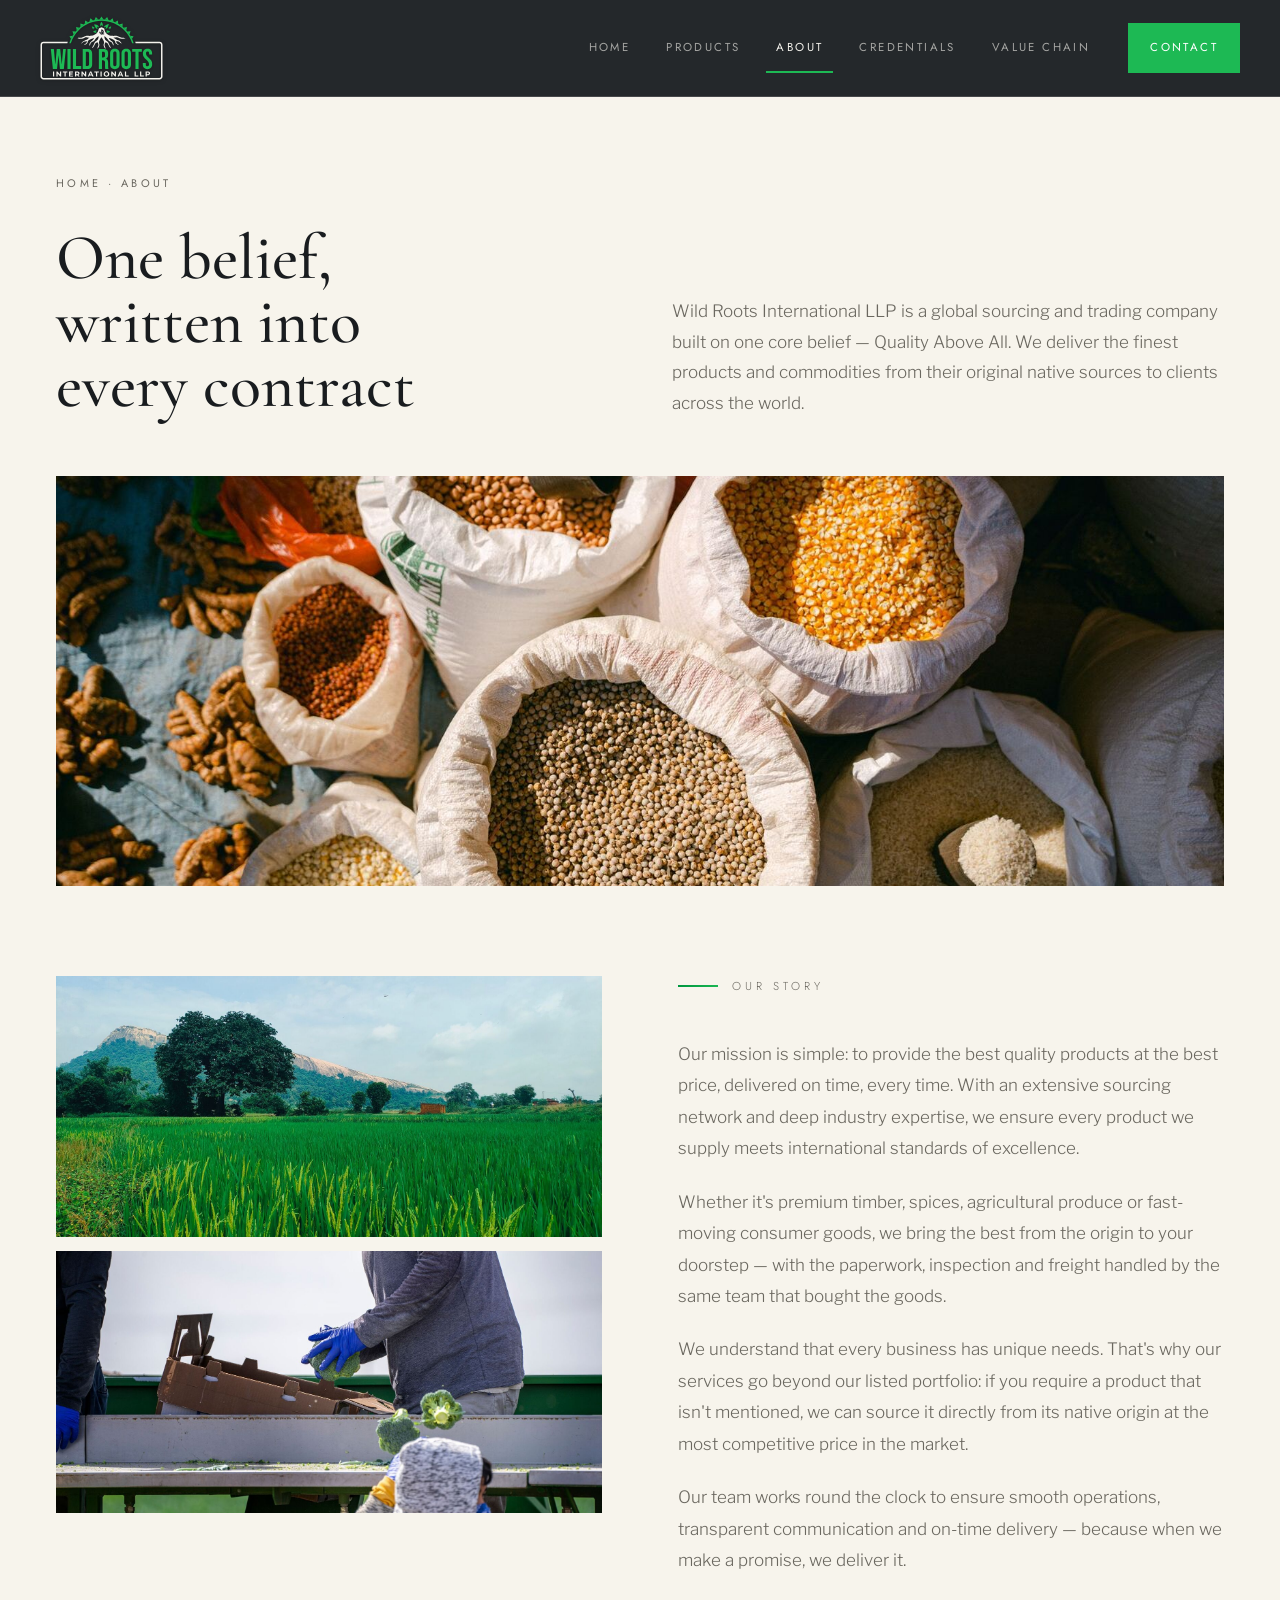
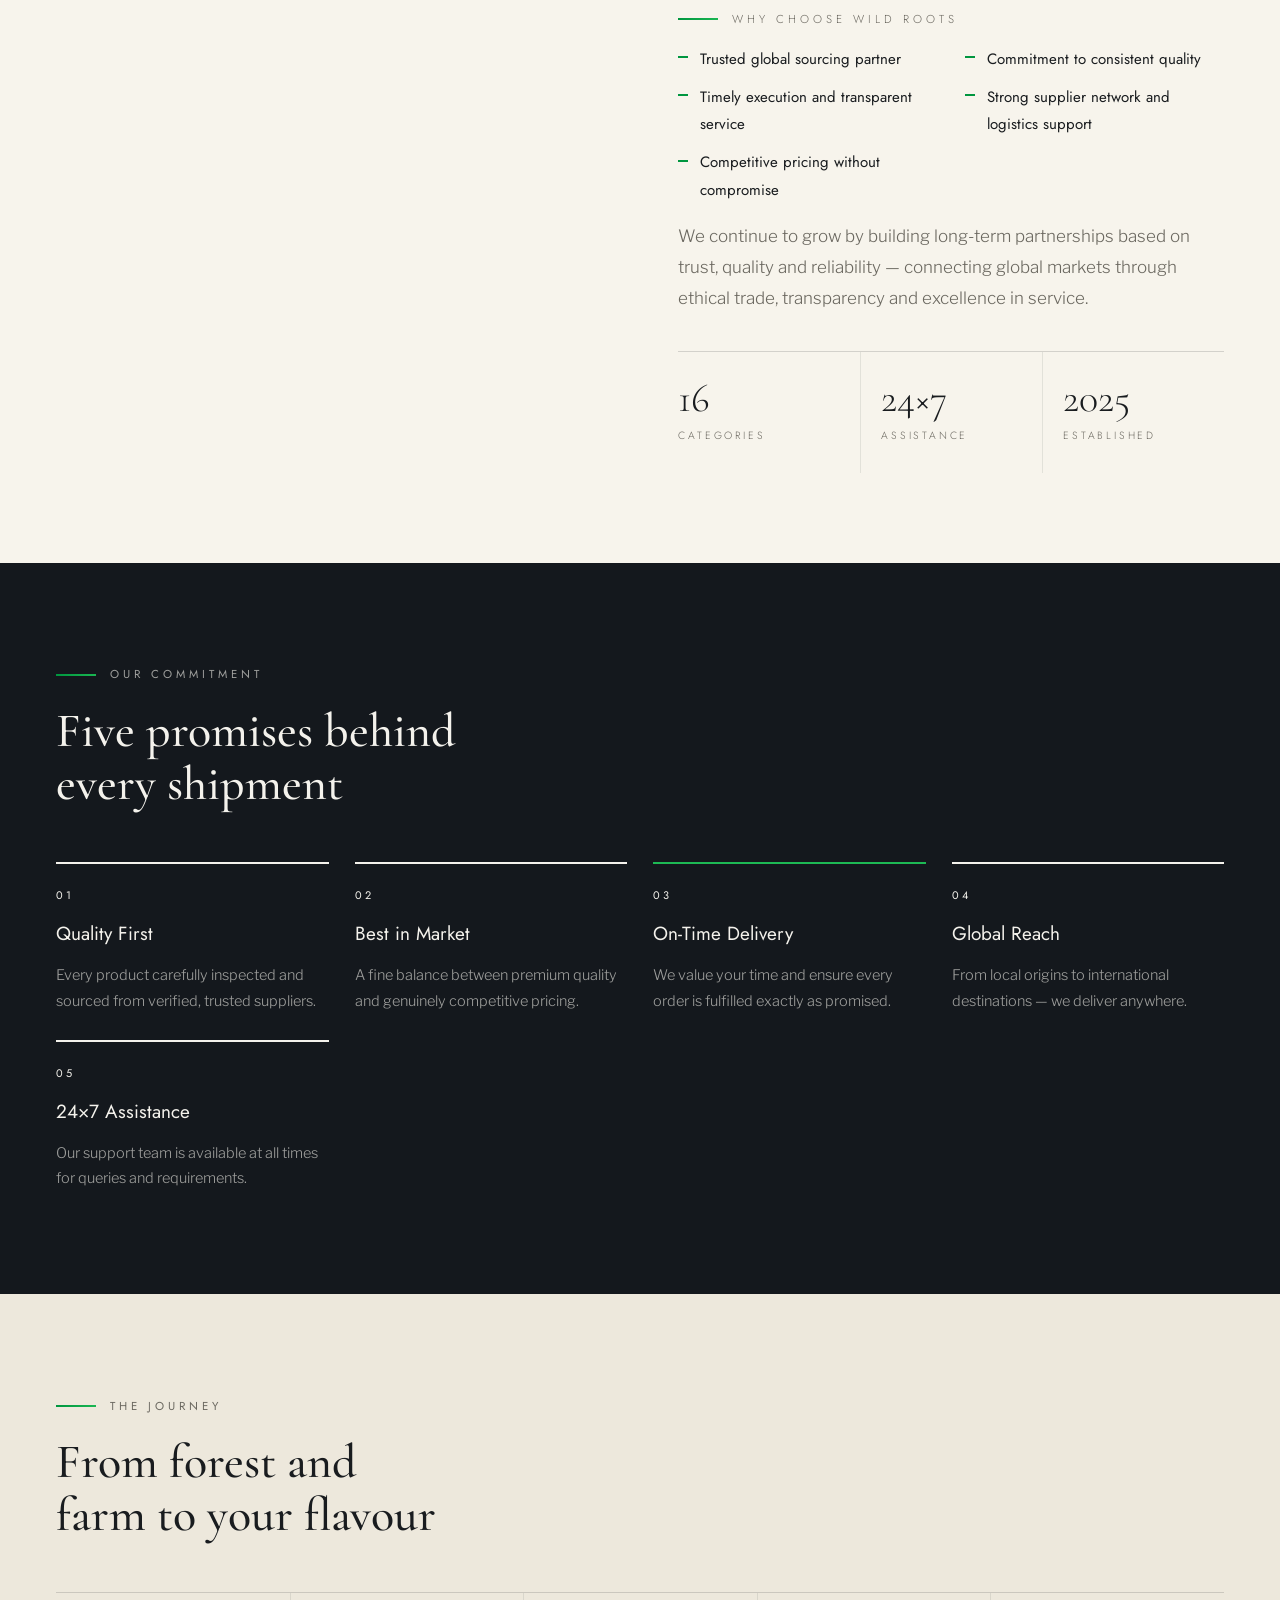
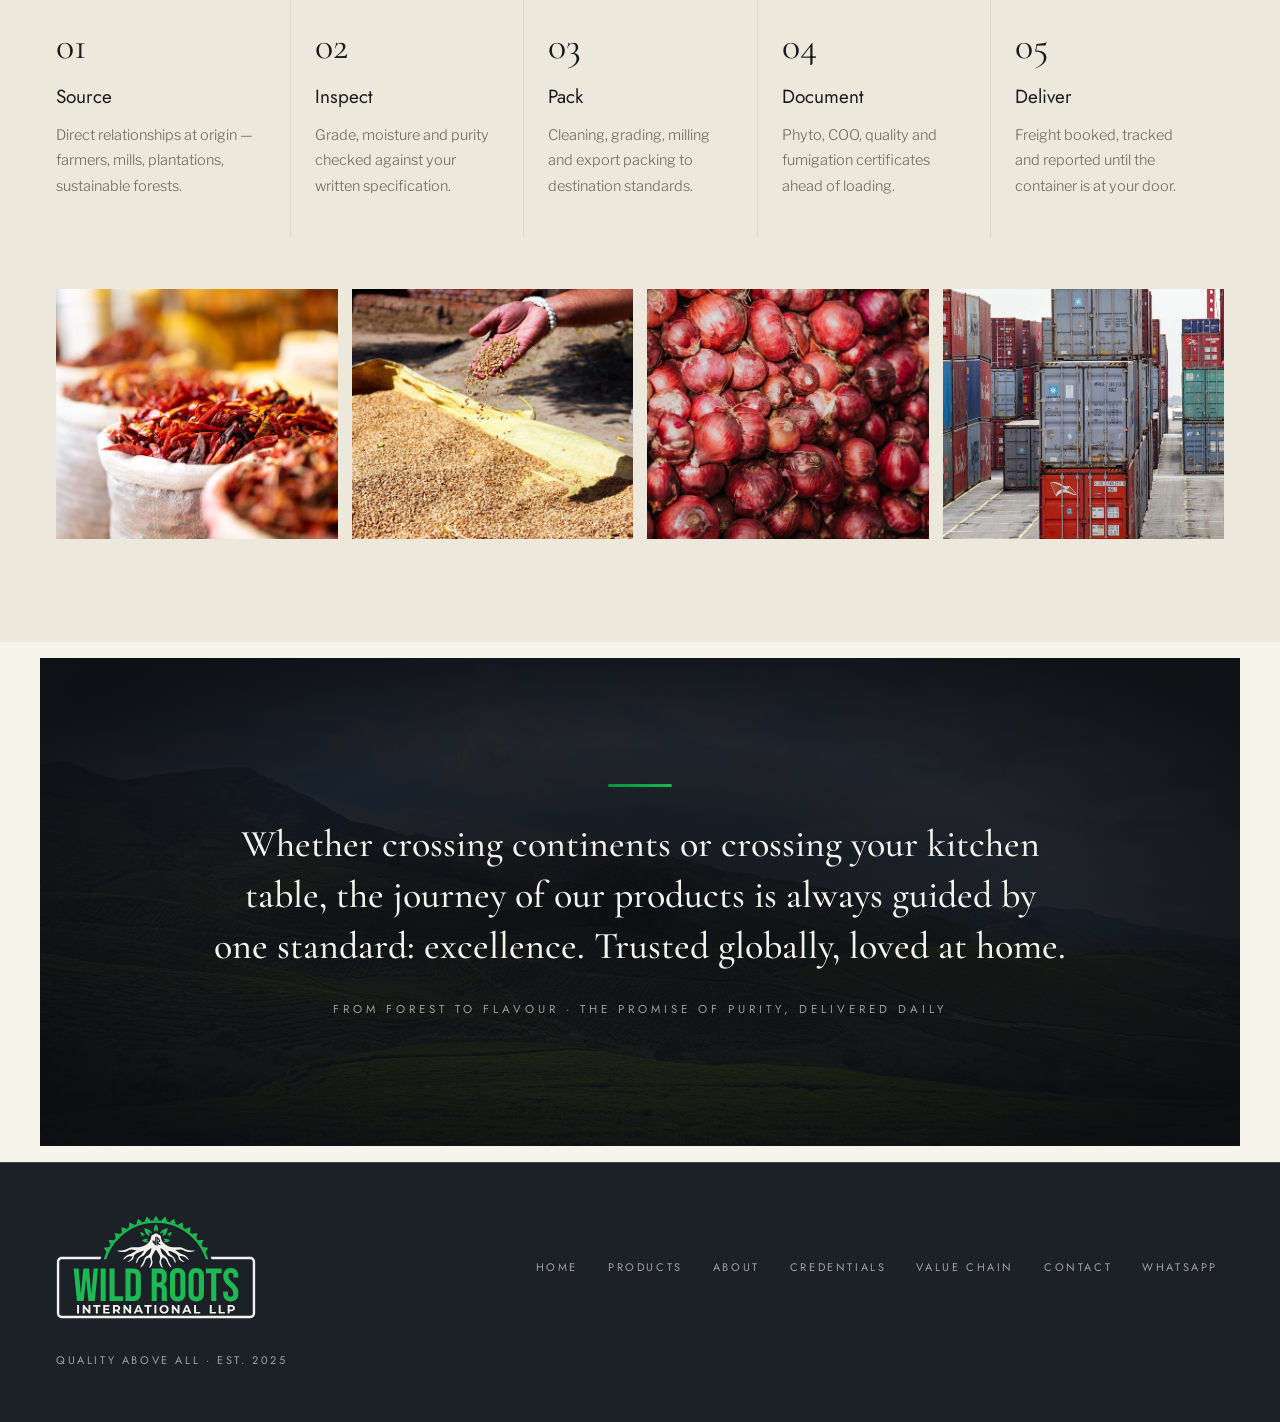
==== commit a77282c6: "Make numbered-step accents uniform (03 no longer green) Co-Authored-By: Claude Fable 5 <noreply@anth" ====
--- a/site/about.html
+++ b/site/about.html
@@ -110,7 +110,7 @@
           <p>A fine balance between premium quality and genuinely competitive pricing.</p>
         </div>
         <div class="commit__card commit__card--g">
-          <span class="commit__num accent-g">03</span>
+          <span class="commit__num accent-i">03</span>
           <h3>On-Time Delivery</h3>
           <p>We value your time and ensure every order is fulfilled exactly as promised.</p>
         </div>
@@ -144,7 +144,7 @@
           <p>Grade, moisture and purity checked against your written specification.</p>
         </div>
         <div class="journey__step">
-          <div class="journey__num accent-g">03</div>
+          <div class="journey__num accent-i">03</div>
           <h3>Pack</h3>
           <p>Cleaning, grading, milling and export packing to destination standards.</p>
         </div>
